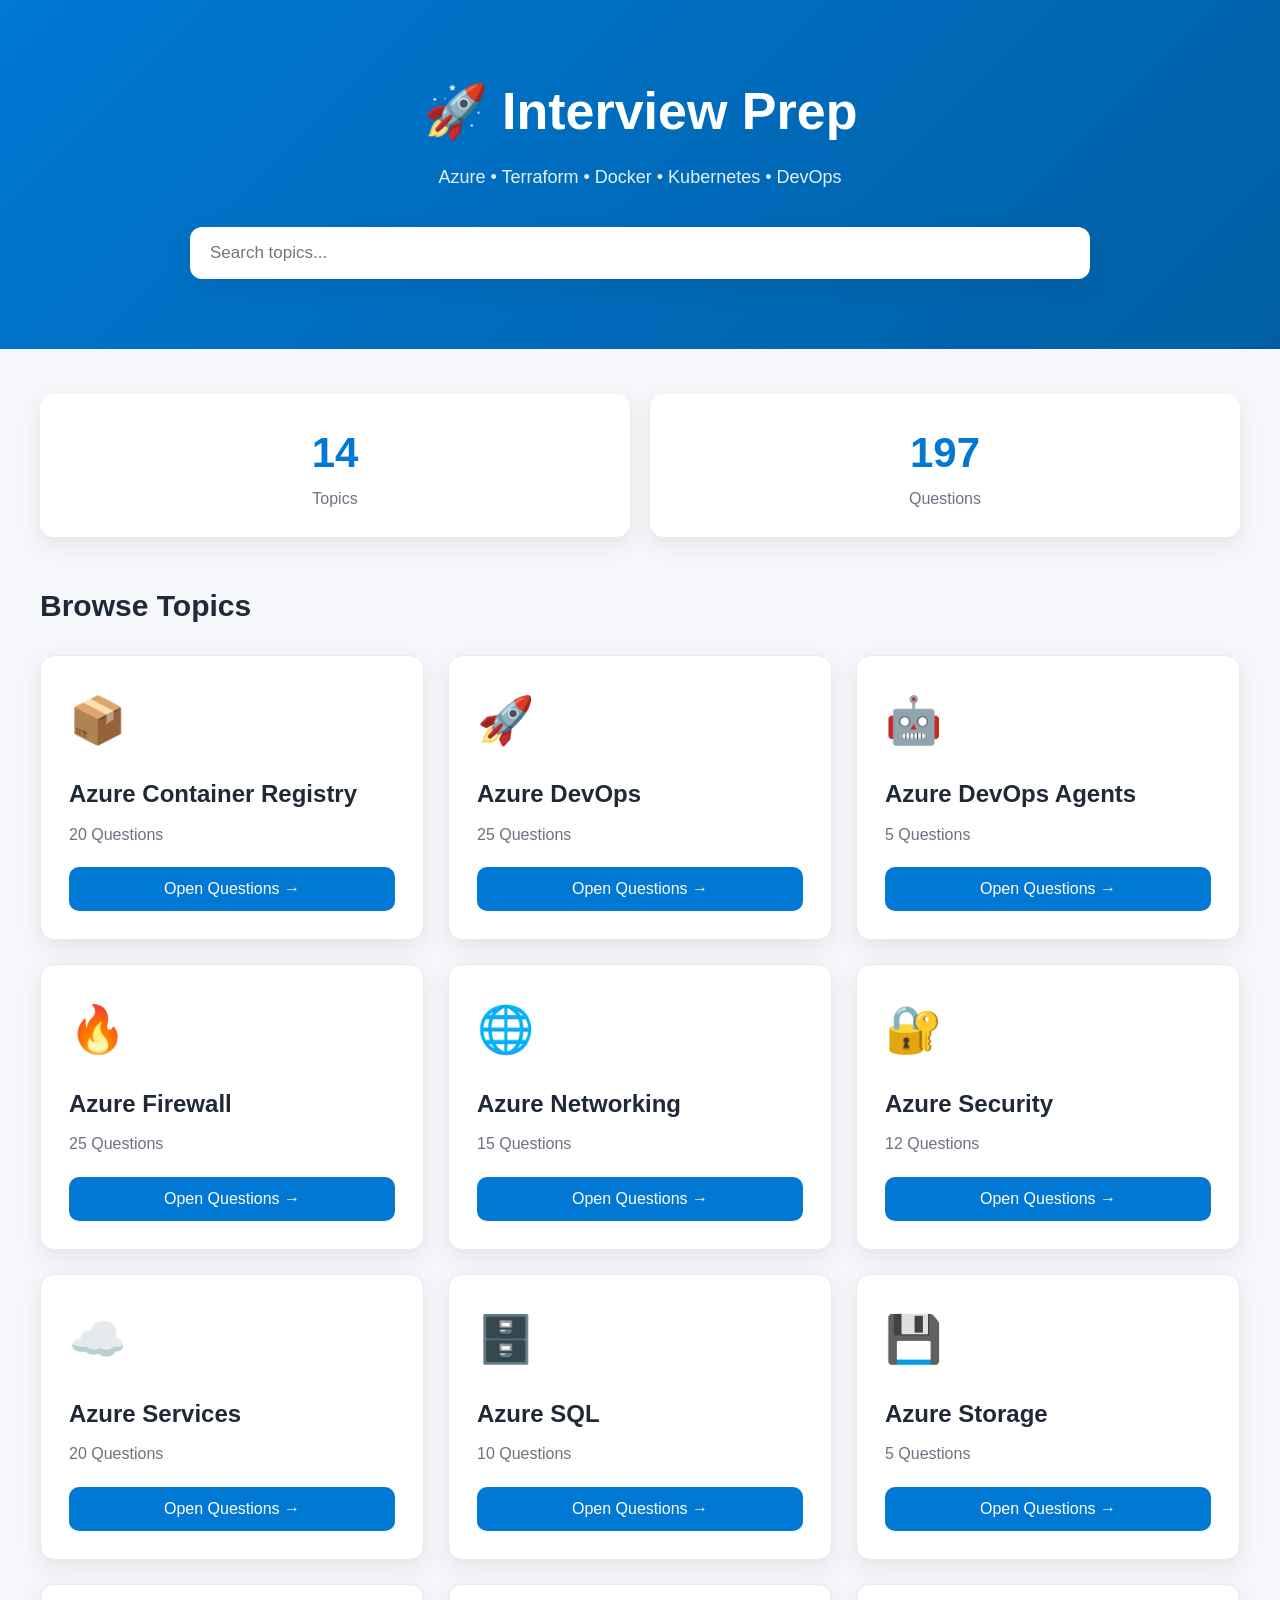
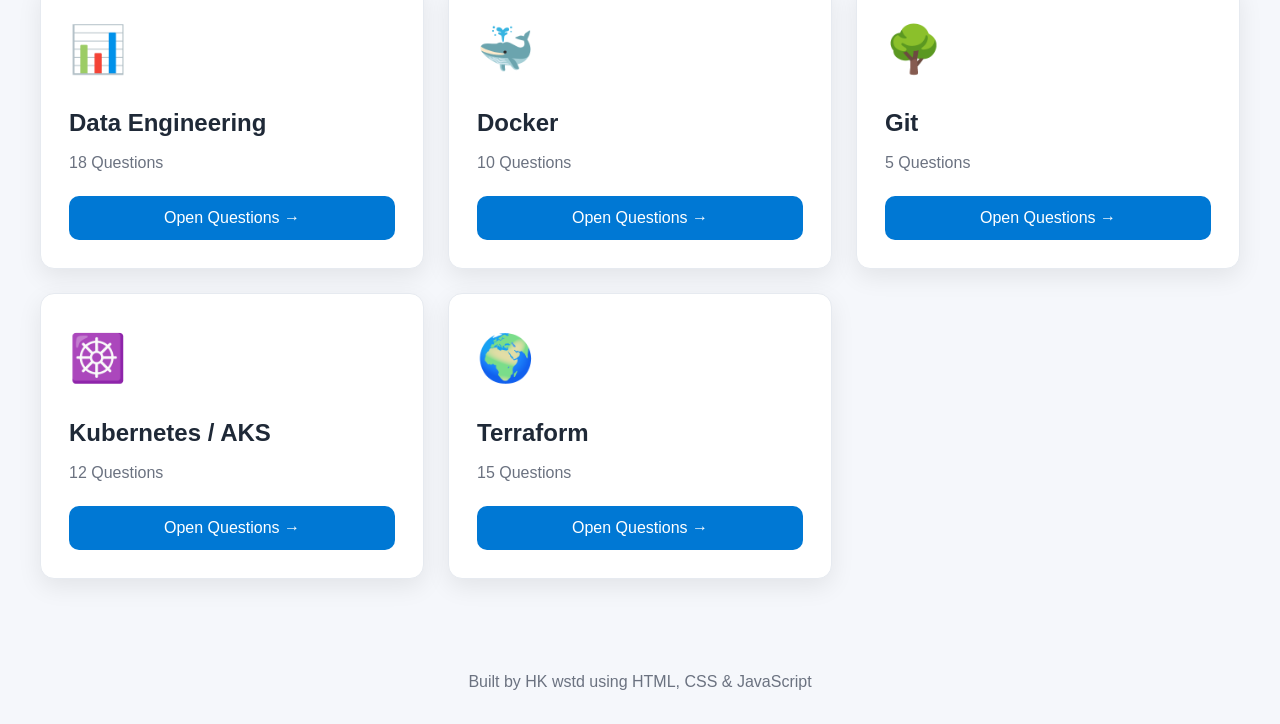
==== index.html @ 73c24073 "added questions and readme with the prompt" ====
<!DOCTYPE html>
<html lang="en">

<head>

    <meta charset="UTF-8">

    <meta name="viewport"
          content="width=device-width, initial-scale=1.0">

    <title>Interview Prep</title>

    <link rel="stylesheet"
          href="css/style.css">

</head>

<body>

<header class="hero">

    <div class="hero-content">

        <h1>🚀 Interview Prep</h1>

        <p>

            Azure • Terraform • Docker • Kubernetes • DevOps

        </p>

        <input
            id="searchTopics"
            type="text"
            placeholder="Search topics..."
        >

    </div>

</header>

<main class="container">

    <section class="stats">

        <div class="stat-card">

            <h2 id="topicCount">0</h2>

            <p>Topics</p>

        </div>

        <div class="stat-card">

            <h2 id="questionCount">0</h2>

            <p>Questions</p>

        </div>

    </section>

    <section>

        <h2 class="section-title">

            Browse Topics

        </h2>

        <div id="topics"
             class="topics-grid">

        </div>

    </section>

</main>

<footer>

    <p>

        Built by HK wstd using HTML, CSS & JavaScript

    </p>

</footer>

<script src="js/app.js"></script>

</body>

</html>
---- css/style.css ----
/* ===========================
   Theme
=========================== */

:root{

    --primary:#0078d4;
    --primary-hover:#005fa3;

    --background:#f5f7fb;

    --surface:#ffffff;

    --border:#e6eaf0;

    --text:#1f2937;

    --text-light:#6b7280;

    --shadow:0 8px 25px rgba(0,0,0,.08);

    --radius:14px;

    --transition:.25s ease;

}

/* ===========================
   Reset
=========================== */

*{

    margin:0;

    padding:0;

    box-sizing:border-box;

}

body{

    font-family:
        "Segoe UI",
        Roboto,
        Arial,
        sans-serif;

    background:var(--background);

    color:var(--text);

    line-height:1.6;

}

/* ===========================
   Container
=========================== */

.container{

    width:min(1200px,95%);

    margin:auto;

}

/* ===========================
   Hero
=========================== */

.hero{

    background:linear-gradient(
        135deg,
        #0078d4,
        #005fa3
    );

    color:white;

    padding:70px 20px;

    margin-bottom:45px;

}

.hero-content{

    width:min(900px,95%);

    margin:auto;

    text-align:center;

}

.hero h1{

    font-size:52px;

    margin-bottom:10px;

}

.hero p{

    font-size:18px;

    opacity:.9;

    margin-bottom:35px;

}

/* ===========================
   Search
=========================== */

#searchTopics,
#search{

    width:100%;

    padding:16px 20px;

    font-size:17px;

    border:none;

    border-radius:12px;

    outline:none;

    box-shadow:var(--shadow);

}

/* ===========================
   Stats
=========================== */

.stats{

    display:grid;

    grid-template-columns:repeat(auto-fit,minmax(220px,1fr));

    gap:20px;

    margin-bottom:45px;

}

.stat-card{

    background:var(--surface);

    border-radius:var(--radius);

    box-shadow:var(--shadow);

    padding:25px;

    text-align:center;

}

.stat-card h2{

    font-size:42px;

    color:var(--primary);

}

.stat-card p{

    color:var(--text-light);

}

/* ===========================
   Section
=========================== */

.section-title{

    margin-bottom:25px;

    font-size:30px;

}

/* ===========================
   Topics Grid
=========================== */

.topics-grid{

    display:grid;

    grid-template-columns:repeat(auto-fit,minmax(300px,1fr));

    gap:24px;

}

/* ===========================
   Topic Card
=========================== */

.card{

    background:var(--surface);

    border-radius:var(--radius);

    padding:28px;

    box-shadow:var(--shadow);

    transition:var(--transition);

    border:1px solid var(--border);

}

.card:hover{

    transform:translateY(-6px);

}

.icon{

    font-size:46px;

    margin-bottom:18px;

}

.card h2{

    margin-bottom:8px;

}

.card p{

    color:var(--text-light);

    margin-bottom:20px;

}

.card button{

    width:100%;

}

/* ===========================
   Buttons
=========================== */

button{

    background:var(--primary);

    color:white;

    border:none;

    border-radius:10px;

    padding:13px;

    font-size:16px;

    cursor:pointer;

    transition:var(--transition);

}

button:hover{

    background:var(--primary-hover);

}

/* ===========================
   Question Cards
=========================== */

.question-card{

    background:var(--surface);

    border-radius:var(--radius);

    padding:28px;

    margin-bottom:24px;

    box-shadow:var(--shadow);

    border:1px solid var(--border);

}

.question-card h3{

    margin-bottom:18px;

    font-size:22px;

}

/* ===========================
   Difficulty Badge
=========================== */

.difficulty{

    display:inline-block;

    padding:6px 12px;

    border-radius:20px;

    color:white;

    font-size:13px;

    margin-bottom:18px;

}

.beginner{

    background:#2e7d32;

}

.intermediate{

    background:#ef6c00;

}

.advanced{

    background:#c62828;

}

/* ===========================
   Tags
=========================== */

.tags{

    margin:20px 0;

}

.tag{

    display:inline-block;

    padding:7px 14px;

    margin:4px;

    background:#eef5ff;

    color:#004b8d;

    border-radius:30px;

    font-size:13px;

}

/* ===========================
   Footer
=========================== */

footer{

    margin-top:60px;

    text-align:center;

    padding:30px;

    color:var(--text-light);

}

/* ===========================
   Responsive
=========================== */

@media(max-width:768px){

.hero{

    padding:45px 20px;

}

.hero h1{

    font-size:36px;

}

.hero p{

    font-size:16px;

}

.section-title{

    font-size:24px;

}

.question-card h3{

    font-size:19px;

}

}

/* ===========================
   Nice Scrollbar
=========================== */

::-webkit-scrollbar{

    width:10px;

}

::-webkit-scrollbar-thumb{

    background:#b9c6d8;

    border-radius:20px;

}

::-webkit-scrollbar-track{

    background:#eef2f6;

}
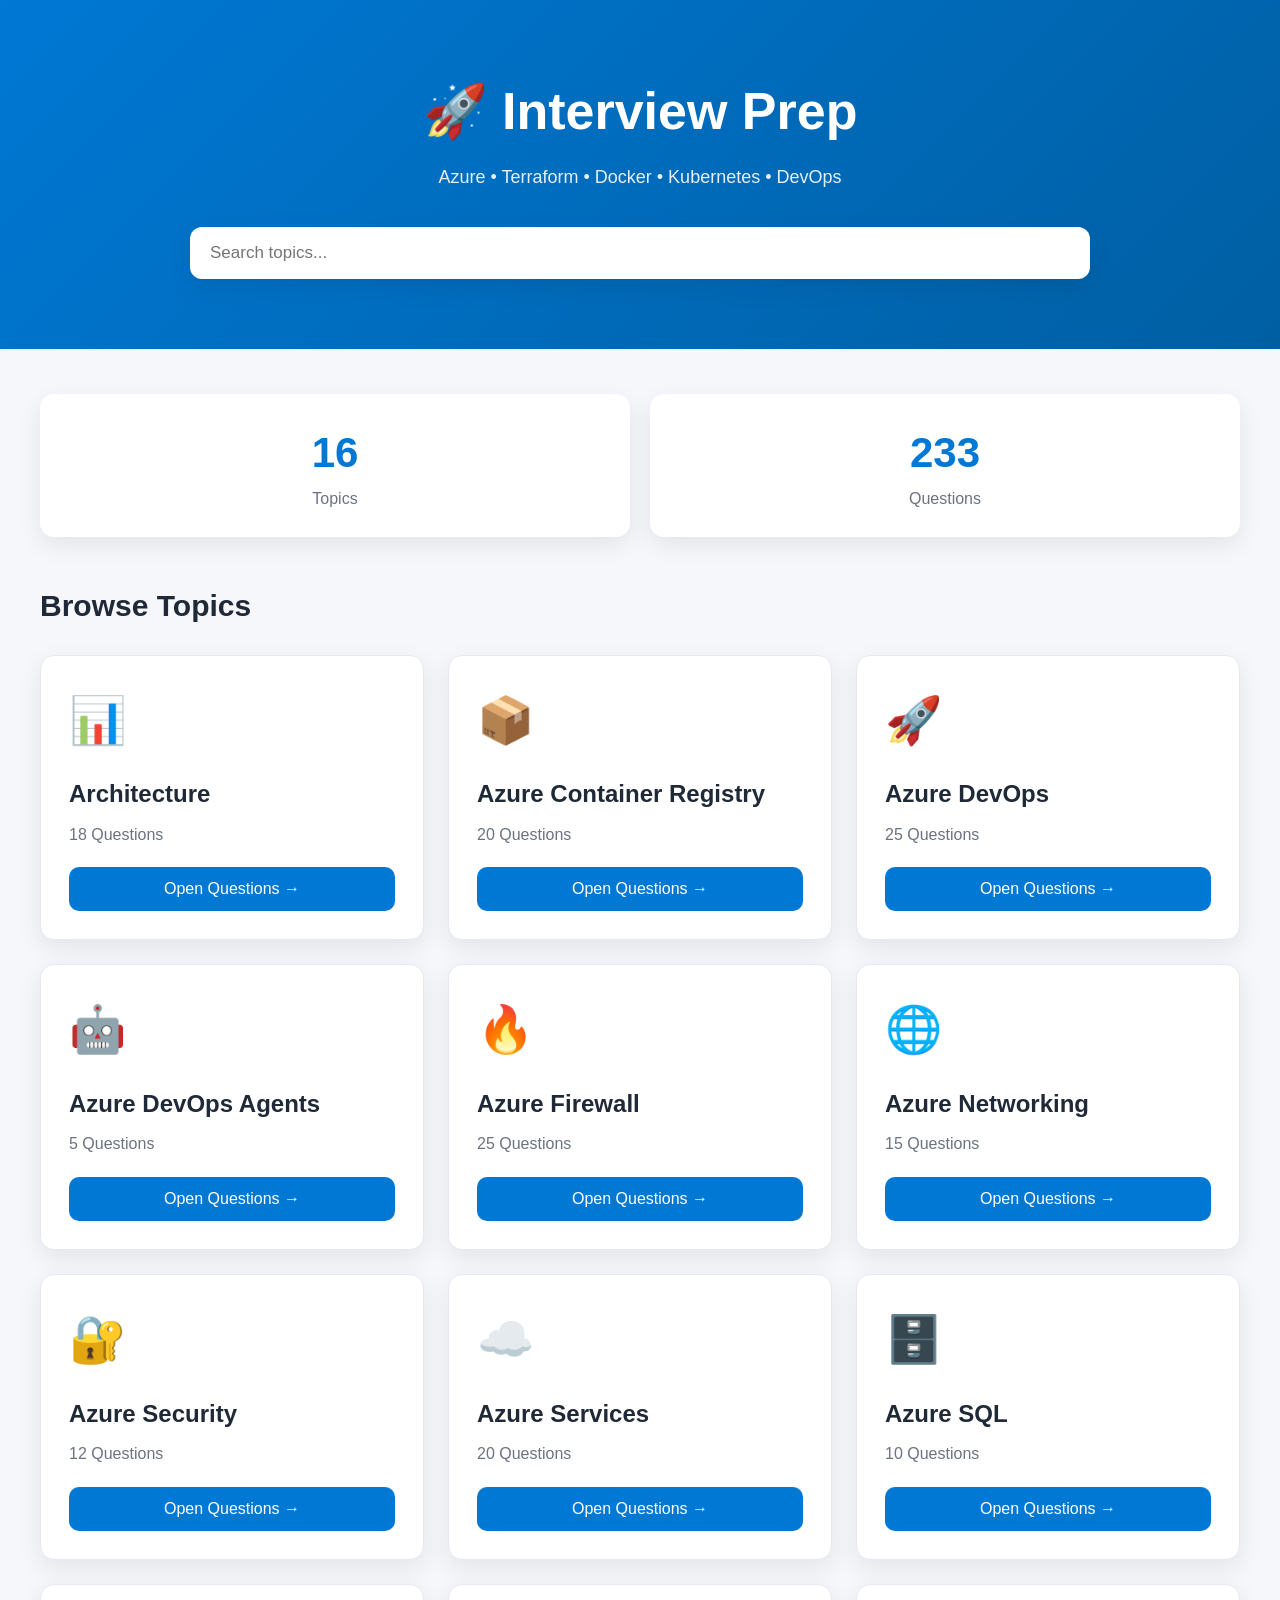
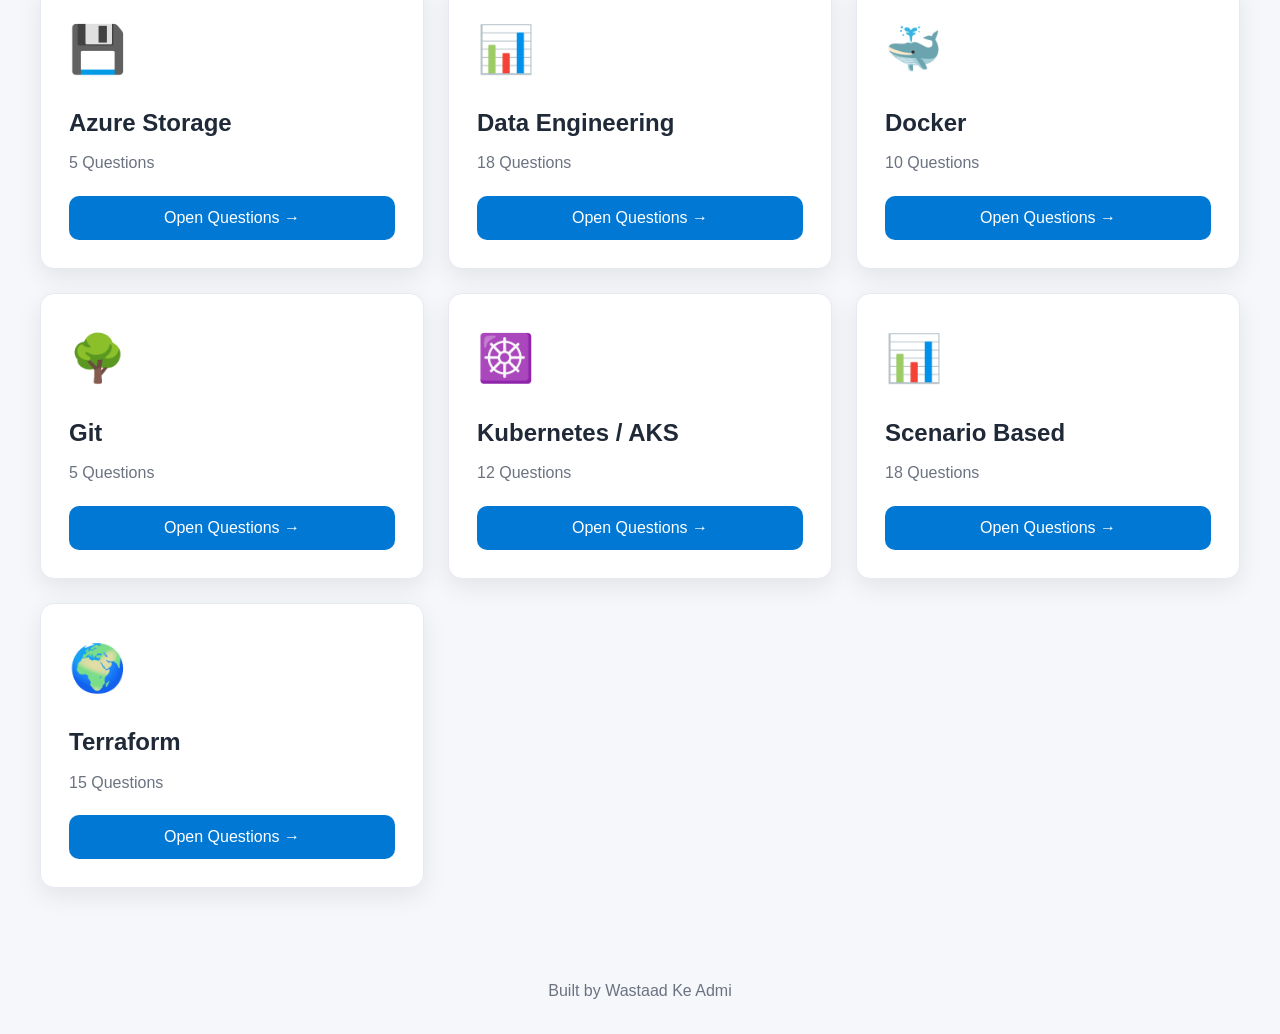
==== commit c8fd3ac7: "minor change" ====
--- a/index.html
+++ b/index.html
@@ -82,7 +82,7 @@
 
     <p>
 
-        Built by HK wstd using HTML, CSS & JavaScript
+        Built by Wastaad Ke Admi
 
     </p>
 
